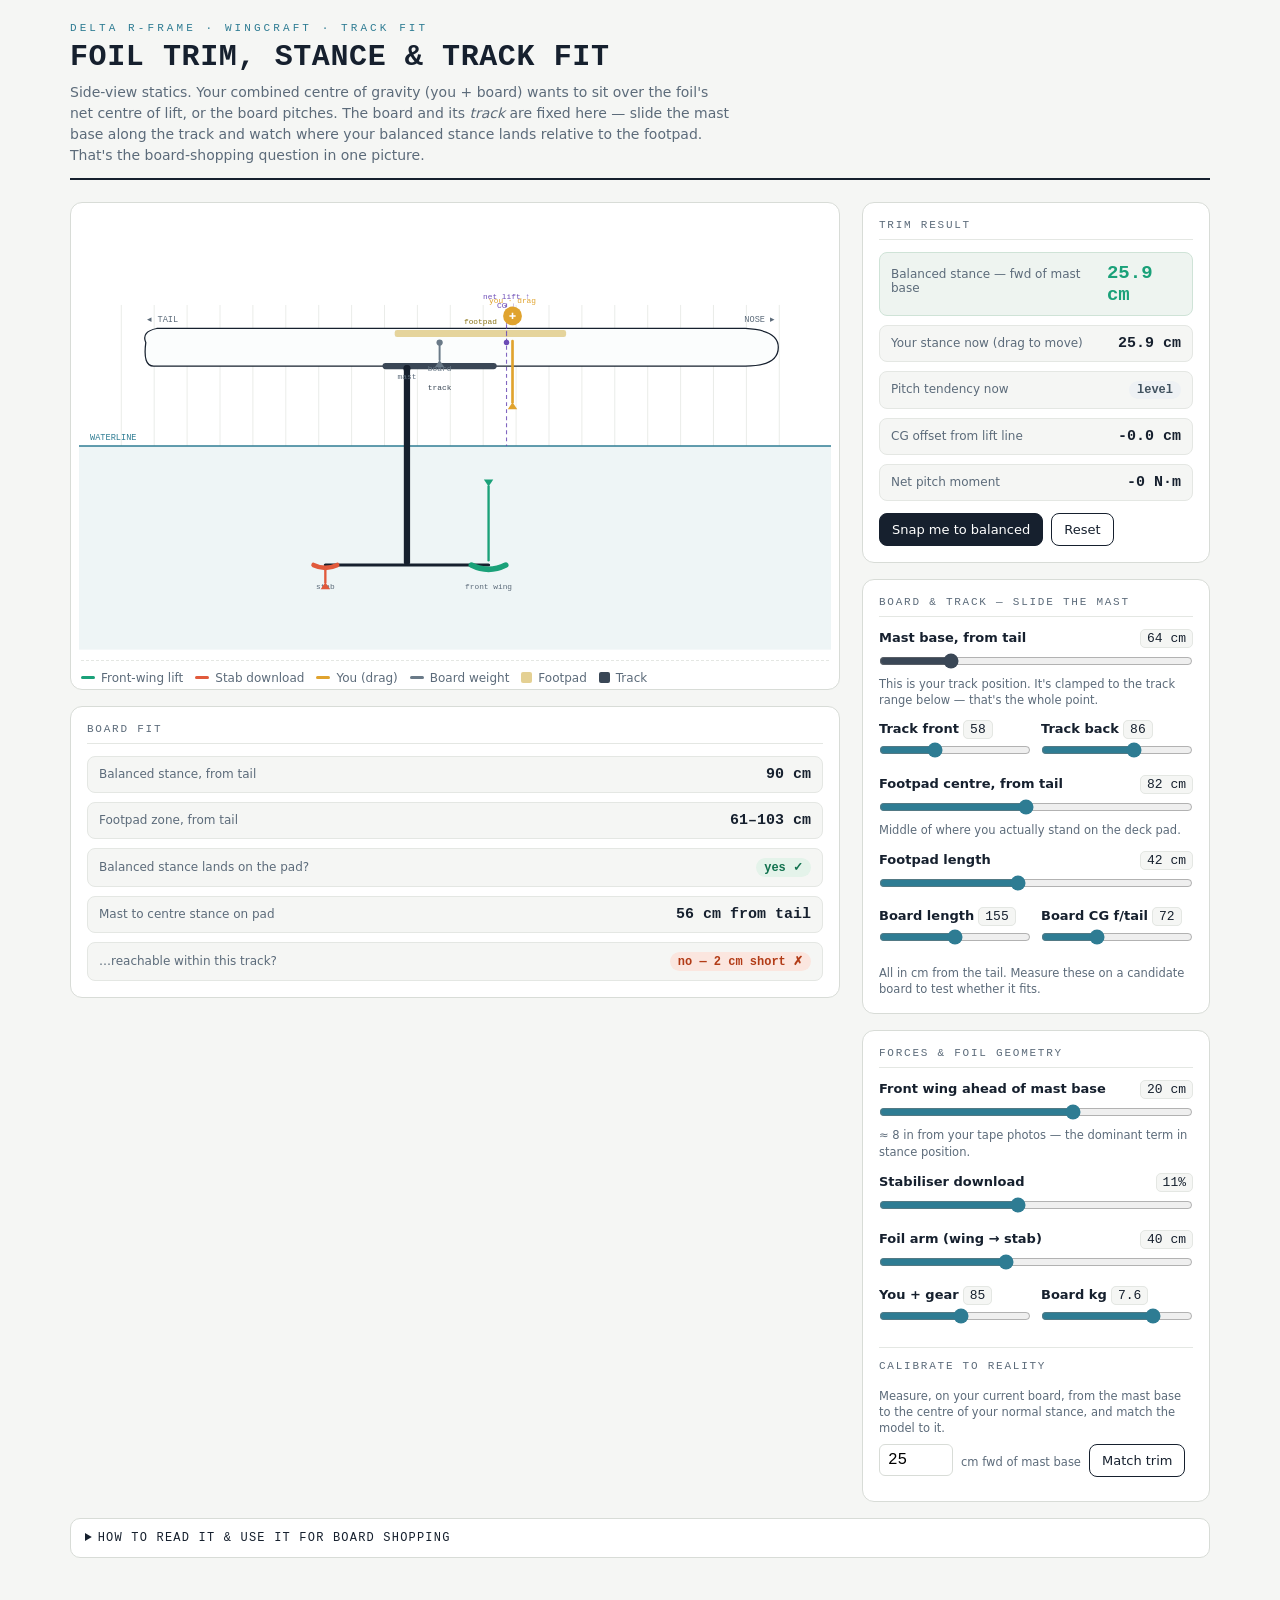
==== foil_trim_balance.html @ 59335613 "initial commit from Claude on the web" ====
<!DOCTYPE html>
<html lang="en">
<head>
<meta charset="utf-8">
<meta name="viewport" content="width=device-width, initial-scale=1">
<title>Foil Trim, Stance &amp; Track Fit</title>
<style>
  :root{
    --paper:#F5F6F4; --panel:#FFFFFF; --ink:#16202E; --muted:#5C6B7A;
    --grid:#E4E7E3; --hair:#D8DCD7;
    --lift:#1AA179; --down:#E15A3C; --board:#6A7A88; --rider:#E0A32E;
    --line:#6C4CB6; --water:#2E7C93; --pad:#C9A227; --track:#3A4756;
    --ok:#1AA179; --warn:#C9722B;
  }
  *{box-sizing:border-box}
  html,body{margin:0;background:var(--paper);color:var(--ink);
    font-family:ui-sans-serif,system-ui,-apple-system,"Segoe UI",Roboto,Helvetica,Arial,sans-serif}
  .mono{font-family:ui-monospace,"SF Mono",Menlo,Consolas,monospace}
  .wrap{max-width:1180px;margin:0 auto;padding:22px 20px 60px}
  header{border-bottom:2px solid var(--ink);padding-bottom:12px;margin-bottom:20px}
  .kicker{font-family:ui-monospace,monospace;font-size:11px;letter-spacing:.28em;
    text-transform:uppercase;color:var(--water);margin:0 0 6px}
  h1{font-family:ui-monospace,monospace;font-weight:600;font-size:clamp(20px,3.4vw,30px);
    letter-spacing:.02em;margin:0;text-transform:uppercase}
  .sub{color:var(--muted);font-size:14px;margin:8px 0 0;max-width:74ch;line-height:1.5}
  .grid{display:grid;grid-template-columns:1fr 348px;gap:22px;margin-top:22px}
  @media(max-width:900px){.grid{grid-template-columns:1fr}}
  .card{background:var(--panel);border:1px solid var(--hair);border-radius:12px;padding:16px;margin-bottom:16px}
  .stage{padding:8px 8px 4px}
  svg{width:100%;height:auto;display:block;touch-action:none}
  .panel-title{font-family:ui-monospace,monospace;font-size:11px;letter-spacing:.16em;
    text-transform:uppercase;color:var(--muted);margin:0 0 12px;border-bottom:1px solid var(--grid);
    padding-bottom:8px}
  .ctrl{margin:0 0 13px}
  .ctrl label{display:flex;justify-content:space-between;align-items:baseline;font-size:13px;margin-bottom:5px}
  .val{font-family:ui-monospace,monospace;font-size:13px;background:var(--paper);
    border:1px solid var(--grid);border-radius:5px;padding:1px 6px}
  input[type=range]{width:100%;accent-color:var(--water);margin:0}
  input[type=range].mast{accent-color:var(--track)}
  .hint{font-size:11.5px;color:var(--muted);margin:3px 0 0;line-height:1.4}
  .readouts{display:grid;gap:9px}
  .ro{display:flex;justify-content:space-between;align-items:baseline;gap:10px;
    padding:9px 11px;border:1px solid var(--grid);border-radius:8px;background:var(--paper)}
  .ro .k{font-size:12px;color:var(--muted)}
  .ro .v{font-family:ui-monospace,monospace;font-size:15px;font-weight:600}
  .ro.big{background:#eef4f0;border-color:#cfe3d7}
  .ro.big .v{font-size:19px;color:var(--lift)}
  .legend{display:flex;flex-wrap:wrap;gap:12px;font-size:12px;color:var(--muted);
    margin:10px 2px 0;padding-top:10px;border-top:1px dashed var(--grid)}
  .legend span{display:inline-flex;align-items:center;gap:6px}
  .sw{width:14px;height:3px;border-radius:2px;display:inline-block}
  .sw.box{height:11px;width:11px;border-radius:2px}
  .btn{font:inherit;font-size:13px;cursor:pointer;border:1px solid var(--ink);
    background:var(--ink);color:#fff;border-radius:8px;padding:8px 12px}
  .btn.ghost{background:transparent;color:var(--ink)}
  .btn:active{transform:translateY(1px)}
  .row{display:flex;gap:8px;align-items:center;flex-wrap:wrap}
  .two{display:grid;grid-template-columns:1fr 1fr;gap:10px}
  .calib{margin-top:6px;padding-top:12px;border-top:1px solid var(--grid)}
  .num{width:74px;font:inherit;font-family:ui-monospace,monospace;padding:6px 8px;
    border:1px solid var(--hair);border-radius:6px}
  .tag{font-family:ui-monospace,monospace;font-size:12px;padding:2px 8px;border-radius:20px;font-weight:600}
  .tag.up{background:#fbe9e3;color:#b8431f}
  .tag.down{background:#e9f4ef;color:#137a58}
  .tag.level{background:#eef1f4;color:#41525f}
  .tag.yes{background:#e4f3ea;color:#12724f}
  .tag.no{background:#fbe6df;color:#b23c17}
  details{border:1px solid var(--hair);border-radius:10px;background:var(--panel)}
  summary{cursor:pointer;padding:12px 14px;font-family:ui-monospace,monospace;font-size:12px;
    letter-spacing:.1em;text-transform:uppercase}
  details[open] summary{border-bottom:1px solid var(--grid)}
  .dc{padding:4px 16px 16px;font-size:13.5px;line-height:1.6;color:#2a3644}
  .dc code{background:var(--paper);border:1px solid var(--grid);border-radius:4px;padding:1px 5px;
    font-family:ui-monospace,monospace;font-size:12.5px}
  @media (prefers-reduced-motion:reduce){*{transition:none!important}}
</style>
</head>
<body>
<div class="wrap">
  <header>
    <p class="kicker">Delta R-Frame · Wingcraft · track fit</p>
    <h1>Foil trim, stance &amp; track fit</h1>
    <p class="sub">Side-view statics. Your combined centre of gravity (you + board) wants to sit over the foil's net
      centre of lift, or the board pitches. The board and its <em>track</em> are fixed here — slide the mast base
      along the track and watch where your balanced stance lands relative to the footpad. That's the board-shopping
      question in one picture.</p>
  </header>

  <div class="grid">
    <div>
      <div class="card stage">
        <svg id="scene" viewBox="0 0 960 560" role="img" aria-label="Side view of board, track and foil with force vectors"></svg>
        <div class="legend">
          <span><i class="sw" style="background:var(--lift)"></i>Front-wing lift</span>
          <span><i class="sw" style="background:var(--down)"></i>Stab download</span>
          <span><i class="sw" style="background:var(--rider)"></i>You (drag)</span>
          <span><i class="sw" style="background:var(--board)"></i>Board weight</span>
          <span><i class="sw box" style="background:var(--pad);opacity:.5"></i>Footpad</span>
          <span><i class="sw box" style="background:var(--track)"></i>Track</span>
        </div>
      </div>

      <div class="card">
        <p class="panel-title">Board fit</p>
        <div class="readouts">
          <div class="ro"><span class="k">Balanced stance, from tail</span><span class="v" id="ro-fromtail">–</span></div>
          <div class="ro"><span class="k">Footpad zone, from tail</span><span class="v" id="ro-padzone">–</span></div>
          <div class="ro"><span class="k">Balanced stance lands on the pad?</span><span id="ro-onpad" class="tag level">–</span></div>
          <div class="ro"><span class="k">Mast to centre stance on pad</span><span class="v" id="ro-need">–</span></div>
          <div class="ro"><span class="k">…reachable within this track?</span><span id="ro-reach" class="tag level">–</span></div>
        </div>
      </div>
    </div>

    <div>
      <div class="card">
        <p class="panel-title">Trim result</p>
        <div class="readouts">
          <div class="ro big"><span class="k">Balanced stance — fwd of mast base</span><span class="v" id="ro-delta">–</span></div>
          <div class="ro"><span class="k">Your stance now (drag to move)</span><span class="v" id="ro-cur">–</span></div>
          <div class="ro"><span class="k">Pitch tendency now</span><span id="ro-trim" class="tag level">–</span></div>
          <div class="ro"><span class="k">CG offset from lift line</span><span class="v" id="ro-off">–</span></div>
          <div class="ro"><span class="k">Net pitch moment</span><span class="v" id="ro-mom">–</span></div>
        </div>
        <div class="row" style="margin-top:12px">
          <button class="btn" id="snap">Snap me to balanced</button>
          <button class="btn ghost" id="reset">Reset</button>
        </div>
      </div>

      <div class="card">
        <p class="panel-title">Board &amp; track — slide the mast</p>
        <div class="ctrl">
          <label><b>Mast base, from tail</b><span class="val" id="v-mastPos">64 cm</span></label>
          <input id="mastPos" class="mast" type="range" min="58" max="86" step="0.5" value="64">
          <p class="hint">This is your track position. It's clamped to the track range below — that's the whole point.</p>
        </div>
        <div class="two">
          <div class="ctrl">
            <label style="display:block"><b>Track front</b> <span class="val mono" id="v-trackFront">58</span></label>
            <input id="trackFront" type="range" min="30" max="110" step="1" value="58">
          </div>
          <div class="ctrl">
            <label style="display:block"><b>Track back</b> <span class="val mono" id="v-trackBack">86</span></label>
            <input id="trackBack" type="range" min="30" max="120" step="1" value="86">
          </div>
        </div>
        <div class="ctrl">
          <label><b>Footpad centre, from tail</b><span class="val" id="v-padCenter">82 cm</span></label>
          <input id="padCenter" type="range" min="40" max="130" step="1" value="82">
          <p class="hint">Middle of where you actually stand on the deck pad.</p>
        </div>
        <div class="ctrl">
          <label><b>Footpad length</b><span class="val" id="v-padLen">42 cm</span></label>
          <input id="padLen" type="range" min="20" max="70" step="1" value="42">
        </div>
        <div class="two">
          <div class="ctrl">
            <label style="display:block"><b>Board length</b> <span class="val mono" id="v-boardLen">155</span></label>
            <input id="boardLen" type="range" min="110" max="200" step="1" value="155">
          </div>
          <div class="ctrl">
            <label style="display:block"><b>Board CG f/tail</b> <span class="val mono" id="v-boardCG">72</span></label>
            <input id="boardCG" type="range" min="40" max="130" step="1" value="72">
          </div>
        </div>
        <p class="hint">All in cm from the tail. Measure these on a candidate board to test whether it fits.</p>
      </div>

      <div class="card">
        <p class="panel-title">Forces &amp; foil geometry</p>
        <div class="ctrl">
          <label><b>Front wing ahead of mast base</b><span class="val" id="v-a">20 cm</span></label>
          <input id="a" type="range" min="0" max="32" step="0.5" value="20">
          <p class="hint">≈ 8 in from your tape photos — the dominant term in stance position.</p>
        </div>
        <div class="ctrl">
          <label><b>Stabiliser download</b><span class="val" id="v-f">11%</span></label>
          <input id="f" type="range" min="0" max="25" step="0.5" value="11">
        </div>
        <div class="ctrl">
          <label><b>Foil arm (wing → stab)</b><span class="val" id="v-L">40 cm</span></label>
          <input id="L" type="range" min="30" max="55" step="0.5" value="40">
        </div>
        <div class="two">
          <div class="ctrl">
            <label style="display:block"><b>You + gear</b> <span class="val mono" id="v-Wr">85</span></label>
            <input id="Wr" type="range" min="55" max="110" step="0.5" value="85">
          </div>
          <div class="ctrl">
            <label style="display:block"><b>Board kg</b> <span class="val mono" id="v-Wb">7.6</span></label>
            <input id="Wb" type="range" min="3" max="9" step="0.1" value="7.6">
          </div>
        </div>
        <div class="calib">
          <p class="panel-title" style="border:none;margin-bottom:8px">Calibrate to reality</p>
          <p class="hint" style="margin-bottom:8px">Measure, on your current board, from the mast base to the centre
            of your normal stance, and match the model to it.</p>
          <div class="row">
            <input class="num mono" id="meas" type="number" value="25" step="0.5"> <span class="hint">cm fwd of mast base</span>
            <button class="btn ghost" id="calib">Match trim</button>
          </div>
          <p class="hint" id="calib-note" style="margin-top:8px"></p>
        </div>
      </div>
    </div>
  </div>

  <details>
    <summary>How to read it &amp; use it for board shopping</summary>
    <div class="dc">
      <p>The balance point, measured forward of the mast base, is <code>a + f·L</code> — the wing's forward offset plus
      the small extra shift from the tail download. Placing your combined CG there and solving for your stance centre:
      <code>r* = ( W·(a + f·L) − W_board·b ) / W_you</code>, where <code>b</code> is the board CG's distance ahead of
      the mast. That <code>r*</code> is nearly a constant of your foil — the board term is tiny.</p>
      <p><b>The track question.</b> Your feet sit on the footpad (fixed on the board). The foil slides in the track,
      which moves the mast base relative to that pad. So the real test is: with the mast somewhere in the track, does
      your balanced stance <code>r*</code> land on the pad? The tool computes the mast position that would centre your
      stance on the pad — <code>mast = padCentre − r*</code> — and flags whether that falls inside the track range.
      If it doesn't, that board can't give you your trim without standing off the pad, no matter the track length.</p>
      <p>Slide the mast and the board pitches: your feet stay put on the pad while the lift point moves under them, so
      the CG drifts off the lift line until you re-place your feet (drag yourself) or move the mast back. Cap on the
      drawn tilt is 13° for legibility — the honest number is the CG-offset readout.</p>
    </div>
  </details>
</div>

<script>
"use strict";
const S = {
  a:0.20, L:0.40, f:0.11,
  Wr:85, Wb:7.6,
  boardLen:1.55, boardCG:0.72, padCenter:0.82, padLen:0.42,
  trackFront:0.58, trackBack:0.86, mastPos:0.64,
  rX:null   // rider position measured from tail (board frame), metres
};
const g = 9.81;
const $ = id => document.getElementById(id);
const svg = $("scene");

function clamp(v,lo,hi){ return Math.max(lo, Math.min(hi, v)); }

function derive(){
  S.mastPos = clamp(S.mastPos, S.trackFront, S.trackBack);
  const W = S.Wr + S.Wb;
  const b = S.boardCG - S.mastPos;      // board CG fwd of mast base
  const u_CL = S.a + S.f*S.L;           // net lift fwd of mast base
  const u_r_star = (W*u_CL - S.Wb*b)/S.Wr;
  const X_r_star = S.mastPos + u_r_star;
  const mastNeeded = S.padCenter - u_r_star;   // mast-from-tail to centre stance on pad
  return {W,b,u_CL,u_r_star,X_r_star,mastNeeded,
    S_force:S.f*W, L_front:W*(1+S.f)};
}

// pixel mapping over the u-frame (forward of mast base), forward = +u = right
let MAP={};
function computeMap(){
  const tailU = -S.mastPos, noseU = S.boardLen - S.mastPos;
  const stabU = S.a - S.L;
  const lo = Math.min(tailU, stabU) - 0.06;
  const hi = Math.max(noseU, S.a) + 0.06;
  const marginL=54, marginR=36, Wpx=960;
  MAP.lo=lo; MAP.scale=(Wpx-marginL-marginR)/(hi-lo); MAP.marginL=marginL;
}
const px = u => MAP.marginL + (u-MAP.lo)*MAP.scale;
const inv = X => MAP.lo + (X-MAP.marginL)/MAP.scale;

const Y={deckTop:150, deck:168, boardBot:198, water:300, fuse:452, wing:452};

function arrow(x,y0,y1,color,w){
  const dir=y1<y0?-1:1, head=9;
  return `<line x1="${x}" y1="${y0}" x2="${x}" y2="${y1}" stroke="${color}" stroke-width="${w}" stroke-linecap="round"/>`+
         `<path d="M ${x-6} ${y1+dir*head} L ${x} ${y1} L ${x+6} ${y1+dir*head} Z" fill="${color}"/>`;
}

function render(){
  const d=derive();
  computeMap();
  if(S.rX===null) S.rX = d.X_r_star;

  const u_r = S.rX - S.mastPos;
  const W=d.W;
  const u_cg = (S.Wr*u_r + S.Wb*d.b)/W;
  const off = u_cg - d.u_CL;                 // + => CG fwd of lift => nose down
  const moment = W*g*off;
  const tiltDeg = clamp(off*100*3.0, -13, 13);

  const Lref = 78/S.Wr;
  const len = fN => Math.min(150, Math.max(16, fN*Lref));

  // key u positions
  const u_f=S.a, u_s=S.a-S.L, u_CL=d.u_CL, u_b=d.b;
  const tailU=-S.mastPos, noseU=S.boardLen-S.mastPos;
  const padHalf=S.padLen/2, padCU=S.padCenter-S.mastPos;
  const padAU=padCU-padHalf, padBU=padCU+padHalf;
  const trkAU=S.trackFront-S.mastPos, trkBU=S.trackBack-S.mastPos;

  const xf=px(u_f), xs=px(u_s), xcl=px(u_CL), xb=px(u_b), xr=px(u_r);
  const xmast=px(0);

  const pivX=xcl, pivY=Y.wing;
  const rad=tiltDeg*Math.PI/180, cA=Math.cos(rad), sA=Math.sin(rad);
  const rot=(x,y)=>[pivX+(x-pivX)*cA-(y-pivY)*sA, pivY+(x-pivX)*sA+(y-pivY)*cA];

  let g_="";
  // world layer
  g_+=`<rect x="0" y="${Y.water}" width="960" height="${560-Y.water}" fill="#eef5f6"/>`;
  for(let gx=54; gx<=924; gx+=42) g_+=`<line x1="${gx}" y1="120" x2="${gx}" y2="${Y.water}" stroke="var(--grid)" stroke-width="1"/>`;
  g_+=`<line x1="0" y1="${Y.water}" x2="960" y2="${Y.water}" stroke="var(--water)" stroke-width="2"/>`;
  g_+=`<text x="14" y="${Y.water-8}" class="mono" font-size="11" fill="var(--water)">WATERLINE</text>`;

  // rigid structure (rotates with pitch)
  const bt=px(tailU), bn=px(noseU);
  let body="";
  body+=`<path d="M ${bt} ${Y.deck}
      Q ${bt-6} ${Y.deckTop+4} ${bt+14} ${Y.deckTop}
      L ${bn-42} ${Y.deckTop}
      Q ${bn} ${Y.deckTop+2} ${bn} ${(Y.deckTop+Y.boardBot)/2}
      Q ${bn} ${Y.boardBot} ${bn-42} ${Y.boardBot}
      L ${bt+10} ${Y.boardBot}
      Q ${bt-4} ${Y.boardBot} ${bt} ${Y.deck} Z"
      fill="#fbfdfd" stroke="var(--ink)" stroke-width="1.6"/>`;
  // footpad zone on deck
  body+=`<rect x="${px(padAU)}" y="${Y.deckTop+2}" width="${px(padBU)-px(padAU)}" height="9" rx="3" fill="var(--pad)" opacity=".45"/>`;
  body+=`<text x="${px(padCU)}" y="${Y.deckTop-6}" text-anchor="middle" class="mono" font-size="10" fill="#8a7415">footpad</text>`;
  // track slot on board bottom
  body+=`<rect x="${px(trkAU)}" y="${Y.boardBot-4}" width="${px(trkBU)-px(trkAU)}" height="8" rx="4" fill="var(--track)"/>`;
  body+=`<text x="${(px(trkAU)+px(trkBU))/2}" y="${Y.boardBot+30}" text-anchor="middle" class="mono" font-size="10" fill="var(--track)">track</text>`;
  // nose/tail
  body+=`<text x="${bn-4}" y="${Y.deckTop-8}" text-anchor="end" class="mono" font-size="11" fill="var(--muted)">NOSE ▸</text>`;
  body+=`<text x="${bt+2}" y="${Y.deckTop-8}" class="mono" font-size="11" fill="var(--muted)">◂ TAIL</text>`;
  // mast (sits in the track at u=0)
  body+=`<rect x="${xmast-4}" y="${Y.boardBot-1}" width="8" height="${Y.fuse-Y.boardBot+1}" rx="3" fill="var(--ink)"/>`;
  body+=`<circle cx="${xmast}" cy="${Y.boardBot+3}" r="4.5" fill="var(--ink)"/>`;
  body+=`<text x="${xmast}" y="${Y.boardBot+16}" text-anchor="middle" class="mono" font-size="10" fill="var(--muted)">mast</text>`;
  // fuselage + wings
  body+=`<line x1="${xs}" y1="${Y.fuse}" x2="${xf}" y2="${Y.fuse}" stroke="var(--ink)" stroke-width="4" stroke-linecap="round"/>`;
  body+=`<path d="M ${xf-22} ${Y.wing} Q ${xf} ${Y.wing+11} ${xf+22} ${Y.wing}" stroke="var(--lift)" stroke-width="7" fill="none" stroke-linecap="round"/>`;
  body+=`<text x="${xf}" y="${Y.wing+30}" text-anchor="middle" class="mono" font-size="10" fill="var(--muted)">front wing</text>`;
  body+=`<path d="M ${xs-15} ${Y.wing} Q ${xs} ${Y.wing+7} ${xs+15} ${Y.wing}" stroke="var(--down)" stroke-width="6" fill="none" stroke-linecap="round"/>`;
  body+=`<text x="${xs}" y="${Y.wing+30}" text-anchor="middle" class="mono" font-size="10" fill="var(--muted)">stab</text>`;
  g_+=`<g transform="rotate(${tiltDeg.toFixed(2)} ${pivX.toFixed(1)} ${pivY})">${body}</g>`;

  // force vectors (vertical, anchored to tilted structure)
  const [lx,ly]=rot(xf,Y.wing-6);  g_+=arrow(lx,ly,ly-len(d.L_front),"var(--lift)",3);
  const [sx,sy]=rot(xs,Y.wing+6);  g_+=arrow(sx,sy,sy+len(d.S_force),"var(--down)",3);
  const [bx,by]=rot(xb,Y.deck);    g_+=arrow(bx,by,by+len(S.Wb*3.2),"var(--board)",2.5);
  g_+=`<circle cx="${bx}" cy="${by}" r="4" fill="var(--board)"/>`;
  g_+=`<text x="${bx}" y="${by+len(S.Wb*3.2)+14}" text-anchor="middle" class="mono" font-size="10" fill="var(--board)">board</text>`;
  const [rx0,ry0]=rot(xr,Y.deck-2); g_+=arrow(rx0,ry0,ry0+len(S.Wr),"var(--rider)",3.4);

  // guide lines
  g_+=`<line x1="${xcl}" y1="118" x2="${xcl}" y2="${Y.water}" stroke="var(--line)" stroke-width="1.4" stroke-dasharray="5 4" opacity=".85"/>`;
  g_+=`<text x="${xcl}" y="112" text-anchor="middle" class="mono" font-size="10" fill="var(--line)">net lift ↑</text>`;
  const cgx=px(u_cg); const [cxp,cyp]=rot(cgx,Y.deck);
  g_+=`<line x1="${cxp}" y1="128" x2="${cxp}" y2="${cyp}" stroke="var(--line)" stroke-width="1.4" stroke-dasharray="2 3" opacity=".7"/>`;
  g_+=`<circle cx="${cxp}" cy="${cyp}" r="3.5" fill="var(--line)"/>`;
  g_+=`<text x="${cxp}" y="124" text-anchor="middle" class="mono" font-size="10" fill="var(--line)">CG ↓</text>`;

  // rider handle
  const [hx,hy]=rot(xr,Y.deckTop-16);
  g_+=`<g id="riderHandle" style="cursor:grab">
      <circle cx="${hx}" cy="${hy}" r="12" fill="var(--rider)"/>
      <path d="M ${hx-4} ${hy} l 8 0 M ${hx} ${hy-4} l 0 8" stroke="#fff" stroke-width="2"/>
      <text x="${hx}" y="${hy-16}" text-anchor="middle" class="mono" font-size="10" fill="var(--rider)">you · drag</text>
    </g>`;

  if(Math.abs(tiltDeg)>0.4)
    g_+=`<text x="945" y="${Y.water-8}" text-anchor="end" class="mono" font-size="11" fill="${off>0?'var(--down)':'var(--water)'}">${off>0?'NOSE DOWN':'NOSE UP'} ${Math.abs(tiltDeg).toFixed(0)}°</text>`;

  svg.innerHTML=g_; attachDrag();

  // ---- trim readouts ----
  $("ro-delta").textContent=(d.u_r_star*100).toFixed(1)+" cm";
  $("ro-cur").textContent=(u_r*100).toFixed(1)+" cm";
  const t=$("ro-trim");
  if(Math.abs(off)<0.004){t.textContent="level";t.className="tag level";}
  else if(off>0){t.textContent="nose down";t.className="tag up";}
  else {t.textContent="nose up";t.className="tag down";}
  $("ro-off").textContent=(off*100>=0?"+":"")+(off*100).toFixed(1)+" cm";
  $("ro-mom").textContent=moment.toFixed(0)+" N·m";

  // ---- board-fit readouts ----
  $("ro-fromtail").textContent=(d.X_r_star*100).toFixed(0)+" cm";
  const padA=(S.padCenter-S.padLen/2)*100, padB=(S.padCenter+S.padLen/2)*100;
  $("ro-padzone").textContent=padA.toFixed(0)+"–"+padB.toFixed(0)+" cm";
  const onpad=$("ro-onpad");
  const Xr=d.X_r_star*100;
  if(Xr>=padA && Xr<=padB){onpad.textContent="yes ✓";onpad.className="tag yes";}
  else {onpad.textContent=(Xr<padA?"off the back":"off the front")+" ✗";onpad.className="tag no";}
  $("ro-need").textContent=(d.mastNeeded*100).toFixed(0)+" cm from tail";
  const reach=$("ro-reach");
  const need=d.mastNeeded*100, tA=S.trackFront*100, tB=S.trackBack*100;
  if(need>=tA && need<=tB){reach.textContent="yes ✓";reach.className="tag yes";}
  else {
    const miss = need<tA ? (tA-need) : (need-tB);
    reach.textContent=`no — ${miss.toFixed(0)} cm short ✗`; reach.className="tag no";
  }
}

// dragging
let dragging=false;
function attachDrag(){
  const h=$("riderHandle"); if(!h)return;
  h.addEventListener("pointerdown",e=>{dragging=true;h.setPointerCapture(e.pointerId);h.style.cursor="grabbing";});
}
svg.addEventListener("pointermove",e=>{
  if(!dragging)return;
  const rect=svg.getBoundingClientRect();
  const X=(e.clientX-rect.left)*(960/rect.width);
  let u=inv(X);
  const rX=clamp(u+S.mastPos, 0.1, S.boardLen-0.1);
  S.rX=rX; render();
});
window.addEventListener("pointerup",()=>{dragging=false;});

// controls
function fmtSlider(id,key,factor,fmt){
  const el=$(id), out=$("v-"+id);
  el.addEventListener("input",()=>{ S[key]=parseFloat(el.value)*factor; out.textContent=fmt(parseFloat(el.value)); render(); });
}
fmtSlider("a","a",0.01,v=>v+" cm");
fmtSlider("f","f",0.01,v=>v+"%");
fmtSlider("L","L",0.01,v=>v+" cm");
fmtSlider("Wr","Wr",1,v=>v);
fmtSlider("Wb","Wb",1,v=>v);
fmtSlider("padCenter","padCenter",0.01,v=>v+" cm");
fmtSlider("padLen","padLen",0.01,v=>v+" cm");
fmtSlider("boardLen","boardLen",0.01,v=>v);
fmtSlider("boardCG","boardCG",0.01,v=>v);
fmtSlider("mastPos","mastPos",0.01,v=>v+" cm");

function updateMastBounds(){
  const el=$("mastPos");
  el.min=$("trackFront").value; el.max=$("trackBack").value;
  S.mastPos=clamp(S.mastPos, S.trackFront, S.trackBack);
  el.value=(S.mastPos*100).toFixed(1);
  $("v-mastPos").textContent=(S.mastPos*100).toFixed(0)+" cm";
}
["trackFront","trackBack"].forEach(id=>{
  const key=id, out=$("v-"+id);
  $(id).addEventListener("input",()=>{
    S[key]=parseFloat($(id).value)/100;
    if(S.trackFront>S.trackBack){ // keep ordered
      if(id==="trackFront"){S.trackFront=S.trackBack;$(id).value=(S.trackFront*100).toFixed(0);}
      else{S.trackBack=S.trackFront;$(id).value=(S.trackBack*100).toFixed(0);}
    }
    out.textContent=Math.round(S[key]*100);
    updateMastBounds(); render();
  });
});

$("snap").addEventListener("click",()=>{ S.rX=derive().X_r_star; render(); });
$("reset").addEventListener("click",()=>{
  Object.assign(S,{a:0.20,L:0.40,f:0.11,Wr:85,Wb:7.6,boardLen:1.55,boardCG:0.72,
    padCenter:0.82,padLen:0.42,trackFront:0.58,trackBack:0.86,mastPos:0.64,rX:null});
  const set=(id,v,t)=>{$(id).value=v; if($("v-"+id))$("v-"+id).textContent=t;};
  set("a",20,"20 cm");set("f",11,"11%");set("L",40,"40 cm");set("Wr",85,"85");set("Wb",7.6,"7.6");
  set("padCenter",82,"82 cm");set("padLen",42,"42 cm");set("boardLen",155,"155");set("boardCG",72,"72");
  set("trackFront",58,"58");set("trackBack",86,"86");
  updateMastBounds(); render();
});

$("calib").addEventListener("click",()=>{
  const meas=(parseFloat($("meas").value)||0)/100;
  const W=S.Wr+S.Wb, b=S.boardCG-S.mastPos;
  let f=(S.Wr*meas + S.Wb*b - W*S.a)/(W*S.L);
  const note=$("calib-note");
  if(f<0||f>0.30){
    note.style.color="var(--warn)";
    note.textContent=`Implied download ${(f*100).toFixed(0)}% is outside 0–25% — your effective front-wing offset likely differs. Nudge "front wing ahead of mast base" and retry.`;
    f=clamp(f,0,0.30);
  }else{
    note.style.color="var(--muted)";
    note.textContent=`Matched: stab download set to ${(f*100).toFixed(1)}%. Now slide the mast or edit a candidate board's track/pad to test the fit.`;
  }
  S.f=f; $("f").value=(f*100).toFixed(1); $("v-f").textContent=(f*100).toFixed(0)+"%";
  S.rX=null; render();
});

updateMastBounds();
render();
</script>
</body>
</html>
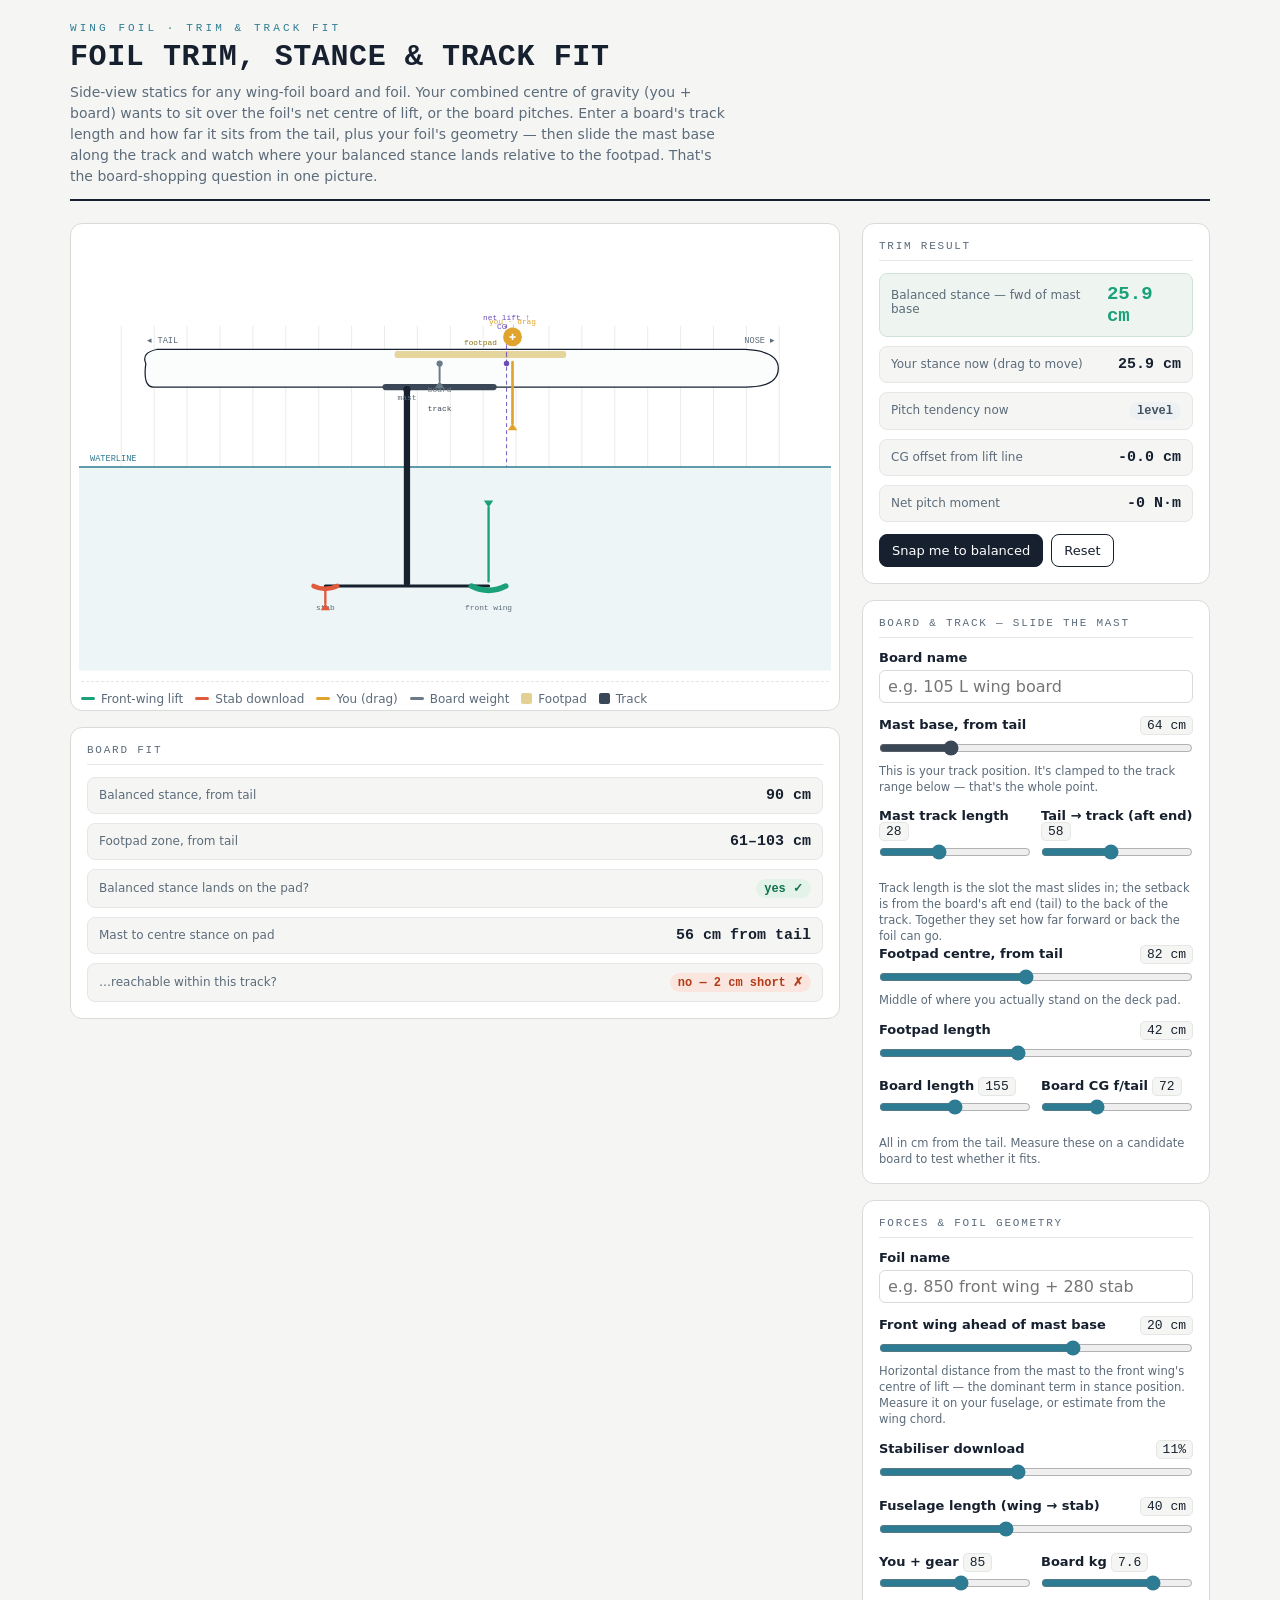
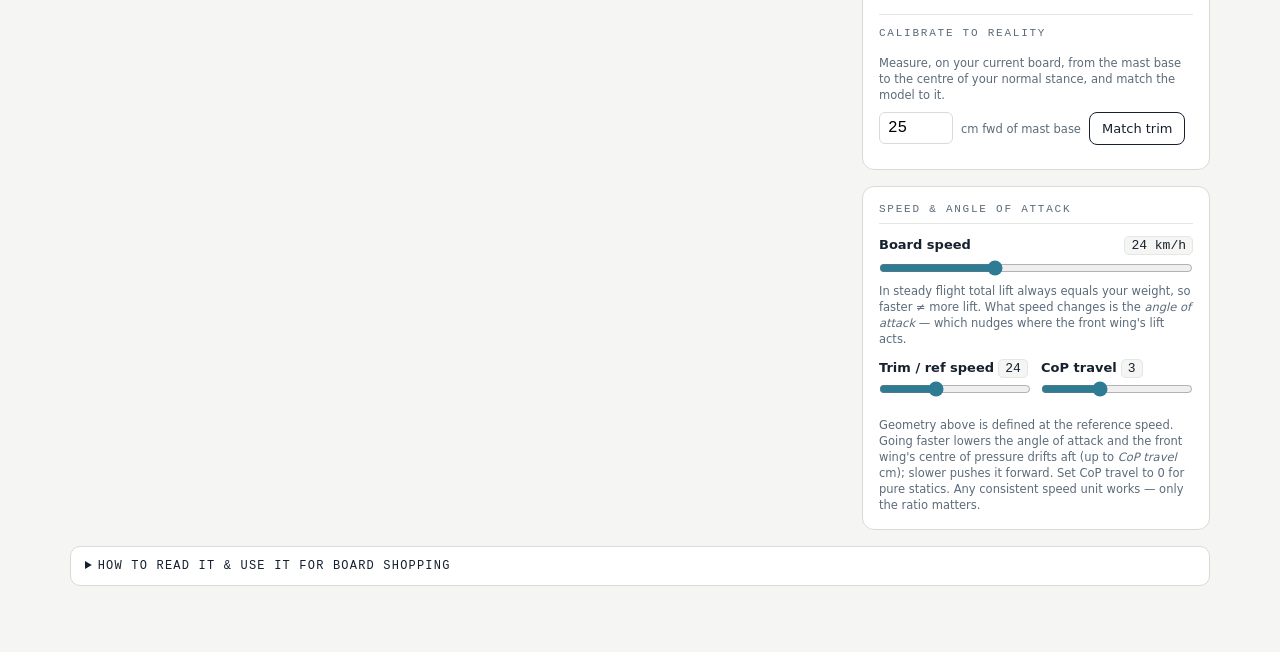
==== commit a38e866f: "Generalize board/foil geometry and add speed (CoP shift) - De-brand the UI; add editable Board/Foil " ====
--- a/foil_trim_balance.html
+++ b/foil_trim_balance.html
@@ -4,86 +4,17 @@
 <meta charset="utf-8">
 <meta name="viewport" content="width=device-width, initial-scale=1">
 <title>Foil Trim, Stance &amp; Track Fit</title>
-<style>
-  :root{
-    --paper:#F5F6F4; --panel:#FFFFFF; --ink:#16202E; --muted:#5C6B7A;
-    --grid:#E4E7E3; --hair:#D8DCD7;
-    --lift:#1AA179; --down:#E15A3C; --board:#6A7A88; --rider:#E0A32E;
-    --line:#6C4CB6; --water:#2E7C93; --pad:#C9A227; --track:#3A4756;
-    --ok:#1AA179; --warn:#C9722B;
-  }
-  *{box-sizing:border-box}
-  html,body{margin:0;background:var(--paper);color:var(--ink);
-    font-family:ui-sans-serif,system-ui,-apple-system,"Segoe UI",Roboto,Helvetica,Arial,sans-serif}
-  .mono{font-family:ui-monospace,"SF Mono",Menlo,Consolas,monospace}
-  .wrap{max-width:1180px;margin:0 auto;padding:22px 20px 60px}
-  header{border-bottom:2px solid var(--ink);padding-bottom:12px;margin-bottom:20px}
-  .kicker{font-family:ui-monospace,monospace;font-size:11px;letter-spacing:.28em;
-    text-transform:uppercase;color:var(--water);margin:0 0 6px}
-  h1{font-family:ui-monospace,monospace;font-weight:600;font-size:clamp(20px,3.4vw,30px);
-    letter-spacing:.02em;margin:0;text-transform:uppercase}
-  .sub{color:var(--muted);font-size:14px;margin:8px 0 0;max-width:74ch;line-height:1.5}
-  .grid{display:grid;grid-template-columns:1fr 348px;gap:22px;margin-top:22px}
-  @media(max-width:900px){.grid{grid-template-columns:1fr}}
-  .card{background:var(--panel);border:1px solid var(--hair);border-radius:12px;padding:16px;margin-bottom:16px}
-  .stage{padding:8px 8px 4px}
-  svg{width:100%;height:auto;display:block;touch-action:none}
-  .panel-title{font-family:ui-monospace,monospace;font-size:11px;letter-spacing:.16em;
-    text-transform:uppercase;color:var(--muted);margin:0 0 12px;border-bottom:1px solid var(--grid);
-    padding-bottom:8px}
-  .ctrl{margin:0 0 13px}
-  .ctrl label{display:flex;justify-content:space-between;align-items:baseline;font-size:13px;margin-bottom:5px}
-  .val{font-family:ui-monospace,monospace;font-size:13px;background:var(--paper);
-    border:1px solid var(--grid);border-radius:5px;padding:1px 6px}
-  input[type=range]{width:100%;accent-color:var(--water);margin:0}
-  input[type=range].mast{accent-color:var(--track)}
-  .hint{font-size:11.5px;color:var(--muted);margin:3px 0 0;line-height:1.4}
-  .readouts{display:grid;gap:9px}
-  .ro{display:flex;justify-content:space-between;align-items:baseline;gap:10px;
-    padding:9px 11px;border:1px solid var(--grid);border-radius:8px;background:var(--paper)}
-  .ro .k{font-size:12px;color:var(--muted)}
-  .ro .v{font-family:ui-monospace,monospace;font-size:15px;font-weight:600}
-  .ro.big{background:#eef4f0;border-color:#cfe3d7}
-  .ro.big .v{font-size:19px;color:var(--lift)}
-  .legend{display:flex;flex-wrap:wrap;gap:12px;font-size:12px;color:var(--muted);
-    margin:10px 2px 0;padding-top:10px;border-top:1px dashed var(--grid)}
-  .legend span{display:inline-flex;align-items:center;gap:6px}
-  .sw{width:14px;height:3px;border-radius:2px;display:inline-block}
-  .sw.box{height:11px;width:11px;border-radius:2px}
-  .btn{font:inherit;font-size:13px;cursor:pointer;border:1px solid var(--ink);
-    background:var(--ink);color:#fff;border-radius:8px;padding:8px 12px}
-  .btn.ghost{background:transparent;color:var(--ink)}
-  .btn:active{transform:translateY(1px)}
-  .row{display:flex;gap:8px;align-items:center;flex-wrap:wrap}
-  .two{display:grid;grid-template-columns:1fr 1fr;gap:10px}
-  .calib{margin-top:6px;padding-top:12px;border-top:1px solid var(--grid)}
-  .num{width:74px;font:inherit;font-family:ui-monospace,monospace;padding:6px 8px;
-    border:1px solid var(--hair);border-radius:6px}
-  .tag{font-family:ui-monospace,monospace;font-size:12px;padding:2px 8px;border-radius:20px;font-weight:600}
-  .tag.up{background:#fbe9e3;color:#b8431f}
-  .tag.down{background:#e9f4ef;color:#137a58}
-  .tag.level{background:#eef1f4;color:#41525f}
-  .tag.yes{background:#e4f3ea;color:#12724f}
-  .tag.no{background:#fbe6df;color:#b23c17}
-  details{border:1px solid var(--hair);border-radius:10px;background:var(--panel)}
-  summary{cursor:pointer;padding:12px 14px;font-family:ui-monospace,monospace;font-size:12px;
-    letter-spacing:.1em;text-transform:uppercase}
-  details[open] summary{border-bottom:1px solid var(--grid)}
-  .dc{padding:4px 16px 16px;font-size:13.5px;line-height:1.6;color:#2a3644}
-  .dc code{background:var(--paper);border:1px solid var(--grid);border-radius:4px;padding:1px 5px;
-    font-family:ui-monospace,monospace;font-size:12.5px}
-  @media (prefers-reduced-motion:reduce){*{transition:none!important}}
-</style>
+<link rel="stylesheet" href="styles.css">
 </head>
 <body>
 <div class="wrap">
   <header>
-    <p class="kicker">Delta R-Frame · Wingcraft · track fit</p>
+    <p class="kicker" id="kicker">Wing foil · trim &amp; track fit</p>
     <h1>Foil trim, stance &amp; track fit</h1>
-    <p class="sub">Side-view statics. Your combined centre of gravity (you + board) wants to sit over the foil's net
-      centre of lift, or the board pitches. The board and its <em>track</em> are fixed here — slide the mast base
-      along the track and watch where your balanced stance lands relative to the footpad. That's the board-shopping
-      question in one picture.</p>
+    <p class="sub">Side-view statics for any wing-foil board and foil. Your combined centre of gravity (you + board)
+      wants to sit over the foil's net centre of lift, or the board pitches. Enter a board's track length and how far
+      it sits from the tail, plus your foil's geometry — then slide the mast base along the track and watch where your
+      balanced stance lands relative to the footpad. That's the board-shopping question in one picture.</p>
   </header>
 
   <div class="grid">
@@ -131,20 +62,26 @@
       <div class="card">
         <p class="panel-title">Board &amp; track — slide the mast</p>
         <div class="ctrl">
+          <label style="display:block"><b>Board name</b></label>
+          <input id="boardName" class="name" type="text" placeholder="e.g. 105 L wing board">
+        </div>
+        <div class="ctrl">
           <label><b>Mast base, from tail</b><span class="val" id="v-mastPos">64 cm</span></label>
           <input id="mastPos" class="mast" type="range" min="58" max="86" step="0.5" value="64">
           <p class="hint">This is your track position. It's clamped to the track range below — that's the whole point.</p>
         </div>
         <div class="two">
           <div class="ctrl">
-            <label style="display:block"><b>Track front</b> <span class="val mono" id="v-trackFront">58</span></label>
-            <input id="trackFront" type="range" min="30" max="110" step="1" value="58">
-          </div>
-          <div class="ctrl">
-            <label style="display:block"><b>Track back</b> <span class="val mono" id="v-trackBack">86</span></label>
-            <input id="trackBack" type="range" min="30" max="120" step="1" value="86">
-          </div>
-        </div>
+            <label style="display:block"><b>Mast track length</b> <span class="val mono" id="v-trackLen">28</span></label>
+            <input id="trackLen" type="range" min="8" max="60" step="1" value="28">
+          </div>
+          <div class="ctrl">
+            <label style="display:block"><b>Tail → track (aft end)</b> <span class="val mono" id="v-trackSetback">58</span></label>
+            <input id="trackSetback" type="range" min="15" max="110" step="1" value="58">
+          </div>
+        </div>
+        <p class="hint">Track length is the slot the mast slides in; the setback is from the board's aft end (tail) to
+          the back of the track. Together they set how far forward or back the foil can go.</p>
         <div class="ctrl">
           <label><b>Footpad centre, from tail</b><span class="val" id="v-padCenter">82 cm</span></label>
           <input id="padCenter" type="range" min="40" max="130" step="1" value="82">
@@ -170,16 +107,21 @@
       <div class="card">
         <p class="panel-title">Forces &amp; foil geometry</p>
         <div class="ctrl">
+          <label style="display:block"><b>Foil name</b></label>
+          <input id="foilName" class="name" type="text" placeholder="e.g. 850 front wing + 280 stab">
+        </div>
+        <div class="ctrl">
           <label><b>Front wing ahead of mast base</b><span class="val" id="v-a">20 cm</span></label>
           <input id="a" type="range" min="0" max="32" step="0.5" value="20">
-          <p class="hint">≈ 8 in from your tape photos — the dominant term in stance position.</p>
+          <p class="hint">Horizontal distance from the mast to the front wing's centre of lift — the dominant term in
+            stance position. Measure it on your fuselage, or estimate from the wing chord.</p>
         </div>
         <div class="ctrl">
           <label><b>Stabiliser download</b><span class="val" id="v-f">11%</span></label>
           <input id="f" type="range" min="0" max="25" step="0.5" value="11">
         </div>
         <div class="ctrl">
-          <label><b>Foil arm (wing → stab)</b><span class="val" id="v-L">40 cm</span></label>
+          <label><b>Fuselage length (wing → stab)</b><span class="val" id="v-L">40 cm</span></label>
           <input id="L" type="range" min="30" max="55" step="0.5" value="40">
         </div>
         <div class="two">
@@ -203,6 +145,29 @@
           <p class="hint" id="calib-note" style="margin-top:8px"></p>
         </div>
       </div>
+
+      <div class="card">
+        <p class="panel-title">Speed &amp; angle of attack</p>
+        <div class="ctrl">
+          <label><b>Board speed</b><span class="val" id="v-speed">24 km/h</span></label>
+          <input id="speed" type="range" min="12" max="45" step="0.5" value="24">
+          <p class="hint">In steady flight total lift always equals your weight, so faster ≠ more lift. What speed
+            changes is the <em>angle of attack</em> — which nudges where the front wing's lift acts.</p>
+        </div>
+        <div class="two">
+          <div class="ctrl">
+            <label style="display:block"><b>Trim / ref speed</b> <span class="val mono" id="v-speedRef">24</span></label>
+            <input id="speedRef" type="range" min="12" max="45" step="0.5" value="24">
+          </div>
+          <div class="ctrl">
+            <label style="display:block"><b>CoP travel</b> <span class="val mono" id="v-cop">3</span></label>
+            <input id="cop" type="range" min="0" max="8" step="0.5" value="3">
+          </div>
+        </div>
+        <p class="hint">Geometry above is defined at the reference speed. Going faster lowers the angle of attack and
+          the front wing's centre of pressure drifts aft (up to <em>CoP travel</em> cm); slower pushes it forward.
+          Set CoP travel to 0 for pure statics. Any consistent speed unit works — only the ratio matters.</p>
+      </div>
     </div>
   </div>
 
@@ -213,6 +178,11 @@
       the small extra shift from the tail download. Placing your combined CG there and solving for your stance centre:
       <code>r* = ( W·(a + f·L) − W_board·b ) / W_you</code>, where <code>b</code> is the board CG's distance ahead of
       the mast. That <code>r*</code> is nearly a constant of your foil — the board term is tiny.</p>
+      <p><b>Does speed matter?</b> For fore–aft balance, barely. In steady flight the foil always makes lift equal to
+      your weight — going faster just lowers the angle of attack, it doesn't add lift, so the force arrows don't grow.
+      The one real trim effect is that a lower angle of attack lets the front wing's centre of pressure drift aft, so
+      the effective <code>a</code> shrinks a little at speed and your balanced stance creeps back. The speed card models
+      exactly that, as an adjustable <em>CoP travel</em>; set it to zero for pure statics.</p>
       <p><b>The track question.</b> Your feet sit on the footpad (fixed on the board). The foil slides in the track,
       which moves the mast base relative to that pad. So the real test is: with the mast somewhere in the track, does
       your balanced stance <code>r*</code> land on the pad? The tool computes the mast position that would centre your
@@ -225,261 +195,6 @@
   </details>
 </div>
 
-<script>
-"use strict";
-const S = {
-  a:0.20, L:0.40, f:0.11,
-  Wr:85, Wb:7.6,
-  boardLen:1.55, boardCG:0.72, padCenter:0.82, padLen:0.42,
-  trackFront:0.58, trackBack:0.86, mastPos:0.64,
-  rX:null   // rider position measured from tail (board frame), metres
-};
-const g = 9.81;
-const $ = id => document.getElementById(id);
-const svg = $("scene");
-
-function clamp(v,lo,hi){ return Math.max(lo, Math.min(hi, v)); }
-
-function derive(){
-  S.mastPos = clamp(S.mastPos, S.trackFront, S.trackBack);
-  const W = S.Wr + S.Wb;
-  const b = S.boardCG - S.mastPos;      // board CG fwd of mast base
-  const u_CL = S.a + S.f*S.L;           // net lift fwd of mast base
-  const u_r_star = (W*u_CL - S.Wb*b)/S.Wr;
-  const X_r_star = S.mastPos + u_r_star;
-  const mastNeeded = S.padCenter - u_r_star;   // mast-from-tail to centre stance on pad
-  return {W,b,u_CL,u_r_star,X_r_star,mastNeeded,
-    S_force:S.f*W, L_front:W*(1+S.f)};
-}
-
-// pixel mapping over the u-frame (forward of mast base), forward = +u = right
-let MAP={};
-function computeMap(){
-  const tailU = -S.mastPos, noseU = S.boardLen - S.mastPos;
-  const stabU = S.a - S.L;
-  const lo = Math.min(tailU, stabU) - 0.06;
-  const hi = Math.max(noseU, S.a) + 0.06;
-  const marginL=54, marginR=36, Wpx=960;
-  MAP.lo=lo; MAP.scale=(Wpx-marginL-marginR)/(hi-lo); MAP.marginL=marginL;
-}
-const px = u => MAP.marginL + (u-MAP.lo)*MAP.scale;
-const inv = X => MAP.lo + (X-MAP.marginL)/MAP.scale;
-
-const Y={deckTop:150, deck:168, boardBot:198, water:300, fuse:452, wing:452};
-
-function arrow(x,y0,y1,color,w){
-  const dir=y1<y0?-1:1, head=9;
-  return `<line x1="${x}" y1="${y0}" x2="${x}" y2="${y1}" stroke="${color}" stroke-width="${w}" stroke-linecap="round"/>`+
-         `<path d="M ${x-6} ${y1+dir*head} L ${x} ${y1} L ${x+6} ${y1+dir*head} Z" fill="${color}"/>`;
-}
-
-function render(){
-  const d=derive();
-  computeMap();
-  if(S.rX===null) S.rX = d.X_r_star;
-
-  const u_r = S.rX - S.mastPos;
-  const W=d.W;
-  const u_cg = (S.Wr*u_r + S.Wb*d.b)/W;
-  const off = u_cg - d.u_CL;                 // + => CG fwd of lift => nose down
-  const moment = W*g*off;
-  const tiltDeg = clamp(off*100*3.0, -13, 13);
-
-  const Lref = 78/S.Wr;
-  const len = fN => Math.min(150, Math.max(16, fN*Lref));
-
-  // key u positions
-  const u_f=S.a, u_s=S.a-S.L, u_CL=d.u_CL, u_b=d.b;
-  const tailU=-S.mastPos, noseU=S.boardLen-S.mastPos;
-  const padHalf=S.padLen/2, padCU=S.padCenter-S.mastPos;
-  const padAU=padCU-padHalf, padBU=padCU+padHalf;
-  const trkAU=S.trackFront-S.mastPos, trkBU=S.trackBack-S.mastPos;
-
-  const xf=px(u_f), xs=px(u_s), xcl=px(u_CL), xb=px(u_b), xr=px(u_r);
-  const xmast=px(0);
-
-  const pivX=xcl, pivY=Y.wing;
-  const rad=tiltDeg*Math.PI/180, cA=Math.cos(rad), sA=Math.sin(rad);
-  const rot=(x,y)=>[pivX+(x-pivX)*cA-(y-pivY)*sA, pivY+(x-pivX)*sA+(y-pivY)*cA];
-
-  let g_="";
-  // world layer
-  g_+=`<rect x="0" y="${Y.water}" width="960" height="${560-Y.water}" fill="#eef5f6"/>`;
-  for(let gx=54; gx<=924; gx+=42) g_+=`<line x1="${gx}" y1="120" x2="${gx}" y2="${Y.water}" stroke="var(--grid)" stroke-width="1"/>`;
-  g_+=`<line x1="0" y1="${Y.water}" x2="960" y2="${Y.water}" stroke="var(--water)" stroke-width="2"/>`;
-  g_+=`<text x="14" y="${Y.water-8}" class="mono" font-size="11" fill="var(--water)">WATERLINE</text>`;
-
-  // rigid structure (rotates with pitch)
-  const bt=px(tailU), bn=px(noseU);
-  let body="";
-  body+=`<path d="M ${bt} ${Y.deck}
-      Q ${bt-6} ${Y.deckTop+4} ${bt+14} ${Y.deckTop}
-      L ${bn-42} ${Y.deckTop}
-      Q ${bn} ${Y.deckTop+2} ${bn} ${(Y.deckTop+Y.boardBot)/2}
-      Q ${bn} ${Y.boardBot} ${bn-42} ${Y.boardBot}
-      L ${bt+10} ${Y.boardBot}
-      Q ${bt-4} ${Y.boardBot} ${bt} ${Y.deck} Z"
-      fill="#fbfdfd" stroke="var(--ink)" stroke-width="1.6"/>`;
-  // footpad zone on deck
-  body+=`<rect x="${px(padAU)}" y="${Y.deckTop+2}" width="${px(padBU)-px(padAU)}" height="9" rx="3" fill="var(--pad)" opacity=".45"/>`;
-  body+=`<text x="${px(padCU)}" y="${Y.deckTop-6}" text-anchor="middle" class="mono" font-size="10" fill="#8a7415">footpad</text>`;
-  // track slot on board bottom
-  body+=`<rect x="${px(trkAU)}" y="${Y.boardBot-4}" width="${px(trkBU)-px(trkAU)}" height="8" rx="4" fill="var(--track)"/>`;
-  body+=`<text x="${(px(trkAU)+px(trkBU))/2}" y="${Y.boardBot+30}" text-anchor="middle" class="mono" font-size="10" fill="var(--track)">track</text>`;
-  // nose/tail
-  body+=`<text x="${bn-4}" y="${Y.deckTop-8}" text-anchor="end" class="mono" font-size="11" fill="var(--muted)">NOSE ▸</text>`;
-  body+=`<text x="${bt+2}" y="${Y.deckTop-8}" class="mono" font-size="11" fill="var(--muted)">◂ TAIL</text>`;
-  // mast (sits in the track at u=0)
-  body+=`<rect x="${xmast-4}" y="${Y.boardBot-1}" width="8" height="${Y.fuse-Y.boardBot+1}" rx="3" fill="var(--ink)"/>`;
-  body+=`<circle cx="${xmast}" cy="${Y.boardBot+3}" r="4.5" fill="var(--ink)"/>`;
-  body+=`<text x="${xmast}" y="${Y.boardBot+16}" text-anchor="middle" class="mono" font-size="10" fill="var(--muted)">mast</text>`;
-  // fuselage + wings
-  body+=`<line x1="${xs}" y1="${Y.fuse}" x2="${xf}" y2="${Y.fuse}" stroke="var(--ink)" stroke-width="4" stroke-linecap="round"/>`;
-  body+=`<path d="M ${xf-22} ${Y.wing} Q ${xf} ${Y.wing+11} ${xf+22} ${Y.wing}" stroke="var(--lift)" stroke-width="7" fill="none" stroke-linecap="round"/>`;
-  body+=`<text x="${xf}" y="${Y.wing+30}" text-anchor="middle" class="mono" font-size="10" fill="var(--muted)">front wing</text>`;
-  body+=`<path d="M ${xs-15} ${Y.wing} Q ${xs} ${Y.wing+7} ${xs+15} ${Y.wing}" stroke="var(--down)" stroke-width="6" fill="none" stroke-linecap="round"/>`;
-  body+=`<text x="${xs}" y="${Y.wing+30}" text-anchor="middle" class="mono" font-size="10" fill="var(--muted)">stab</text>`;
-  g_+=`<g transform="rotate(${tiltDeg.toFixed(2)} ${pivX.toFixed(1)} ${pivY})">${body}</g>`;
-
-  // force vectors (vertical, anchored to tilted structure)
-  const [lx,ly]=rot(xf,Y.wing-6);  g_+=arrow(lx,ly,ly-len(d.L_front),"var(--lift)",3);
-  const [sx,sy]=rot(xs,Y.wing+6);  g_+=arrow(sx,sy,sy+len(d.S_force),"var(--down)",3);
-  const [bx,by]=rot(xb,Y.deck);    g_+=arrow(bx,by,by+len(S.Wb*3.2),"var(--board)",2.5);
-  g_+=`<circle cx="${bx}" cy="${by}" r="4" fill="var(--board)"/>`;
-  g_+=`<text x="${bx}" y="${by+len(S.Wb*3.2)+14}" text-anchor="middle" class="mono" font-size="10" fill="var(--board)">board</text>`;
-  const [rx0,ry0]=rot(xr,Y.deck-2); g_+=arrow(rx0,ry0,ry0+len(S.Wr),"var(--rider)",3.4);
-
-  // guide lines
-  g_+=`<line x1="${xcl}" y1="118" x2="${xcl}" y2="${Y.water}" stroke="var(--line)" stroke-width="1.4" stroke-dasharray="5 4" opacity=".85"/>`;
-  g_+=`<text x="${xcl}" y="112" text-anchor="middle" class="mono" font-size="10" fill="var(--line)">net lift ↑</text>`;
-  const cgx=px(u_cg); const [cxp,cyp]=rot(cgx,Y.deck);
-  g_+=`<line x1="${cxp}" y1="128" x2="${cxp}" y2="${cyp}" stroke="var(--line)" stroke-width="1.4" stroke-dasharray="2 3" opacity=".7"/>`;
-  g_+=`<circle cx="${cxp}" cy="${cyp}" r="3.5" fill="var(--line)"/>`;
-  g_+=`<text x="${cxp}" y="124" text-anchor="middle" class="mono" font-size="10" fill="var(--line)">CG ↓</text>`;
-
-  // rider handle
-  const [hx,hy]=rot(xr,Y.deckTop-16);
-  g_+=`<g id="riderHandle" style="cursor:grab">
-      <circle cx="${hx}" cy="${hy}" r="12" fill="var(--rider)"/>
-      <path d="M ${hx-4} ${hy} l 8 0 M ${hx} ${hy-4} l 0 8" stroke="#fff" stroke-width="2"/>
-      <text x="${hx}" y="${hy-16}" text-anchor="middle" class="mono" font-size="10" fill="var(--rider)">you · drag</text>
-    </g>`;
-
-  if(Math.abs(tiltDeg)>0.4)
-    g_+=`<text x="945" y="${Y.water-8}" text-anchor="end" class="mono" font-size="11" fill="${off>0?'var(--down)':'var(--water)'}">${off>0?'NOSE DOWN':'NOSE UP'} ${Math.abs(tiltDeg).toFixed(0)}°</text>`;
-
-  svg.innerHTML=g_; attachDrag();
-
-  // ---- trim readouts ----
-  $("ro-delta").textContent=(d.u_r_star*100).toFixed(1)+" cm";
-  $("ro-cur").textContent=(u_r*100).toFixed(1)+" cm";
-  const t=$("ro-trim");
-  if(Math.abs(off)<0.004){t.textContent="level";t.className="tag level";}
-  else if(off>0){t.textContent="nose down";t.className="tag up";}
-  else {t.textContent="nose up";t.className="tag down";}
-  $("ro-off").textContent=(off*100>=0?"+":"")+(off*100).toFixed(1)+" cm";
-  $("ro-mom").textContent=moment.toFixed(0)+" N·m";
-
-  // ---- board-fit readouts ----
-  $("ro-fromtail").textContent=(d.X_r_star*100).toFixed(0)+" cm";
-  const padA=(S.padCenter-S.padLen/2)*100, padB=(S.padCenter+S.padLen/2)*100;
-  $("ro-padzone").textContent=padA.toFixed(0)+"–"+padB.toFixed(0)+" cm";
-  const onpad=$("ro-onpad");
-  const Xr=d.X_r_star*100;
-  if(Xr>=padA && Xr<=padB){onpad.textContent="yes ✓";onpad.className="tag yes";}
-  else {onpad.textContent=(Xr<padA?"off the back":"off the front")+" ✗";onpad.className="tag no";}
-  $("ro-need").textContent=(d.mastNeeded*100).toFixed(0)+" cm from tail";
-  const reach=$("ro-reach");
-  const need=d.mastNeeded*100, tA=S.trackFront*100, tB=S.trackBack*100;
-  if(need>=tA && need<=tB){reach.textContent="yes ✓";reach.className="tag yes";}
-  else {
-    const miss = need<tA ? (tA-need) : (need-tB);
-    reach.textContent=`no — ${miss.toFixed(0)} cm short ✗`; reach.className="tag no";
-  }
-}
-
-// dragging
-let dragging=false;
-function attachDrag(){
-  const h=$("riderHandle"); if(!h)return;
-  h.addEventListener("pointerdown",e=>{dragging=true;h.setPointerCapture(e.pointerId);h.style.cursor="grabbing";});
-}
-svg.addEventListener("pointermove",e=>{
-  if(!dragging)return;
-  const rect=svg.getBoundingClientRect();
-  const X=(e.clientX-rect.left)*(960/rect.width);
-  let u=inv(X);
-  const rX=clamp(u+S.mastPos, 0.1, S.boardLen-0.1);
-  S.rX=rX; render();
-});
-window.addEventListener("pointerup",()=>{dragging=false;});
-
-// controls
-function fmtSlider(id,key,factor,fmt){
-  const el=$(id), out=$("v-"+id);
-  el.addEventListener("input",()=>{ S[key]=parseFloat(el.value)*factor; out.textContent=fmt(parseFloat(el.value)); render(); });
-}
-fmtSlider("a","a",0.01,v=>v+" cm");
-fmtSlider("f","f",0.01,v=>v+"%");
-fmtSlider("L","L",0.01,v=>v+" cm");
-fmtSlider("Wr","Wr",1,v=>v);
-fmtSlider("Wb","Wb",1,v=>v);
-fmtSlider("padCenter","padCenter",0.01,v=>v+" cm");
-fmtSlider("padLen","padLen",0.01,v=>v+" cm");
-fmtSlider("boardLen","boardLen",0.01,v=>v);
-fmtSlider("boardCG","boardCG",0.01,v=>v);
-fmtSlider("mastPos","mastPos",0.01,v=>v+" cm");
-
-function updateMastBounds(){
-  const el=$("mastPos");
-  el.min=$("trackFront").value; el.max=$("trackBack").value;
-  S.mastPos=clamp(S.mastPos, S.trackFront, S.trackBack);
-  el.value=(S.mastPos*100).toFixed(1);
-  $("v-mastPos").textContent=(S.mastPos*100).toFixed(0)+" cm";
-}
-["trackFront","trackBack"].forEach(id=>{
-  const key=id, out=$("v-"+id);
-  $(id).addEventListener("input",()=>{
-    S[key]=parseFloat($(id).value)/100;
-    if(S.trackFront>S.trackBack){ // keep ordered
-      if(id==="trackFront"){S.trackFront=S.trackBack;$(id).value=(S.trackFront*100).toFixed(0);}
-      else{S.trackBack=S.trackFront;$(id).value=(S.trackBack*100).toFixed(0);}
-    }
-    out.textContent=Math.round(S[key]*100);
-    updateMastBounds(); render();
-  });
-});
-
-$("snap").addEventListener("click",()=>{ S.rX=derive().X_r_star; render(); });
-$("reset").addEventListener("click",()=>{
-  Object.assign(S,{a:0.20,L:0.40,f:0.11,Wr:85,Wb:7.6,boardLen:1.55,boardCG:0.72,
-    padCenter:0.82,padLen:0.42,trackFront:0.58,trackBack:0.86,mastPos:0.64,rX:null});
-  const set=(id,v,t)=>{$(id).value=v; if($("v-"+id))$("v-"+id).textContent=t;};
-  set("a",20,"20 cm");set("f",11,"11%");set("L",40,"40 cm");set("Wr",85,"85");set("Wb",7.6,"7.6");
-  set("padCenter",82,"82 cm");set("padLen",42,"42 cm");set("boardLen",155,"155");set("boardCG",72,"72");
-  set("trackFront",58,"58");set("trackBack",86,"86");
-  updateMastBounds(); render();
-});
-
-$("calib").addEventListener("click",()=>{
-  const meas=(parseFloat($("meas").value)||0)/100;
-  const W=S.Wr+S.Wb, b=S.boardCG-S.mastPos;
-  let f=(S.Wr*meas + S.Wb*b - W*S.a)/(W*S.L);
-  const note=$("calib-note");
-  if(f<0||f>0.30){
-    note.style.color="var(--warn)";
-    note.textContent=`Implied download ${(f*100).toFixed(0)}% is outside 0–25% — your effective front-wing offset likely differs. Nudge "front wing ahead of mast base" and retry.`;
-    f=clamp(f,0,0.30);
-  }else{
-    note.style.color="var(--muted)";
-    note.textContent=`Matched: stab download set to ${(f*100).toFixed(1)}%. Now slide the mast or edit a candidate board's track/pad to test the fit.`;
-  }
-  S.f=f; $("f").value=(f*100).toFixed(1); $("v-f").textContent=(f*100).toFixed(0)+"%";
-  S.rX=null; render();
-});
-
-updateMastBounds();
-render();
-</script>
+<script src="app.js"></script>
 </body>
 </html>
--- a/styles.css
+++ b/styles.css
@@ -0,0 +1,70 @@
+:root{
+  --paper:#F5F6F4; --panel:#FFFFFF; --ink:#16202E; --muted:#5C6B7A;
+  --grid:#E4E7E3; --hair:#D8DCD7;
+  --lift:#1AA179; --down:#E15A3C; --board:#6A7A88; --rider:#E0A32E;
+  --line:#6C4CB6; --water:#2E7C93; --pad:#C9A227; --track:#3A4756;
+  --ok:#1AA179; --warn:#C9722B;
+}
+*{box-sizing:border-box}
+html,body{margin:0;background:var(--paper);color:var(--ink);
+  font-family:ui-sans-serif,system-ui,-apple-system,"Segoe UI",Roboto,Helvetica,Arial,sans-serif}
+.mono{font-family:ui-monospace,"SF Mono",Menlo,Consolas,monospace}
+.wrap{max-width:1180px;margin:0 auto;padding:22px 20px 60px}
+header{border-bottom:2px solid var(--ink);padding-bottom:12px;margin-bottom:20px}
+.kicker{font-family:ui-monospace,monospace;font-size:11px;letter-spacing:.28em;
+  text-transform:uppercase;color:var(--water);margin:0 0 6px}
+h1{font-family:ui-monospace,monospace;font-weight:600;font-size:clamp(20px,3.4vw,30px);
+  letter-spacing:.02em;margin:0;text-transform:uppercase}
+.sub{color:var(--muted);font-size:14px;margin:8px 0 0;max-width:74ch;line-height:1.5}
+.grid{display:grid;grid-template-columns:1fr 348px;gap:22px;margin-top:22px}
+@media(max-width:900px){.grid{grid-template-columns:1fr}}
+.card{background:var(--panel);border:1px solid var(--hair);border-radius:12px;padding:16px;margin-bottom:16px}
+.stage{padding:8px 8px 4px}
+svg{width:100%;height:auto;display:block;touch-action:none}
+.panel-title{font-family:ui-monospace,monospace;font-size:11px;letter-spacing:.16em;
+  text-transform:uppercase;color:var(--muted);margin:0 0 12px;border-bottom:1px solid var(--grid);
+  padding-bottom:8px}
+.ctrl{margin:0 0 13px}
+.ctrl label{display:flex;justify-content:space-between;align-items:baseline;font-size:13px;margin-bottom:5px}
+.val{font-family:ui-monospace,monospace;font-size:13px;background:var(--paper);
+  border:1px solid var(--grid);border-radius:5px;padding:1px 6px}
+input[type=range]{width:100%;accent-color:var(--water);margin:0}
+input[type=range].mast{accent-color:var(--track)}
+.hint{font-size:11.5px;color:var(--muted);margin:3px 0 0;line-height:1.4}
+.readouts{display:grid;gap:9px}
+.ro{display:flex;justify-content:space-between;align-items:baseline;gap:10px;
+  padding:9px 11px;border:1px solid var(--grid);border-radius:8px;background:var(--paper)}
+.ro .k{font-size:12px;color:var(--muted)}
+.ro .v{font-family:ui-monospace,monospace;font-size:15px;font-weight:600}
+.ro.big{background:#eef4f0;border-color:#cfe3d7}
+.ro.big .v{font-size:19px;color:var(--lift)}
+.legend{display:flex;flex-wrap:wrap;gap:12px;font-size:12px;color:var(--muted);
+  margin:10px 2px 0;padding-top:10px;border-top:1px dashed var(--grid)}
+.legend span{display:inline-flex;align-items:center;gap:6px}
+.sw{width:14px;height:3px;border-radius:2px;display:inline-block}
+.sw.box{height:11px;width:11px;border-radius:2px}
+.btn{font:inherit;font-size:13px;cursor:pointer;border:1px solid var(--ink);
+  background:var(--ink);color:#fff;border-radius:8px;padding:8px 12px}
+.btn.ghost{background:transparent;color:var(--ink)}
+.btn:active{transform:translateY(1px)}
+.row{display:flex;gap:8px;align-items:center;flex-wrap:wrap}
+.two{display:grid;grid-template-columns:1fr 1fr;gap:10px}
+.calib{margin-top:6px;padding-top:12px;border-top:1px solid var(--grid)}
+.num{width:74px;font:inherit;font-family:ui-monospace,monospace;padding:6px 8px;
+  border:1px solid var(--hair);border-radius:6px}
+input[type=text].name{width:100%;font:inherit;padding:6px 8px;
+  border:1px solid var(--hair);border-radius:6px;background:var(--panel)}
+.tag{font-family:ui-monospace,monospace;font-size:12px;padding:2px 8px;border-radius:20px;font-weight:600}
+.tag.up{background:#fbe9e3;color:#b8431f}
+.tag.down{background:#e9f4ef;color:#137a58}
+.tag.level{background:#eef1f4;color:#41525f}
+.tag.yes{background:#e4f3ea;color:#12724f}
+.tag.no{background:#fbe6df;color:#b23c17}
+details{border:1px solid var(--hair);border-radius:10px;background:var(--panel)}
+summary{cursor:pointer;padding:12px 14px;font-family:ui-monospace,monospace;font-size:12px;
+  letter-spacing:.1em;text-transform:uppercase}
+details[open] summary{border-bottom:1px solid var(--grid)}
+.dc{padding:4px 16px 16px;font-size:13.5px;line-height:1.6;color:#2a3644}
+.dc code{background:var(--paper);border:1px solid var(--grid);border-radius:4px;padding:1px 5px;
+  font-family:ui-monospace,monospace;font-size:12.5px}
+@media (prefers-reduced-motion:reduce){*{transition:none!important}}
